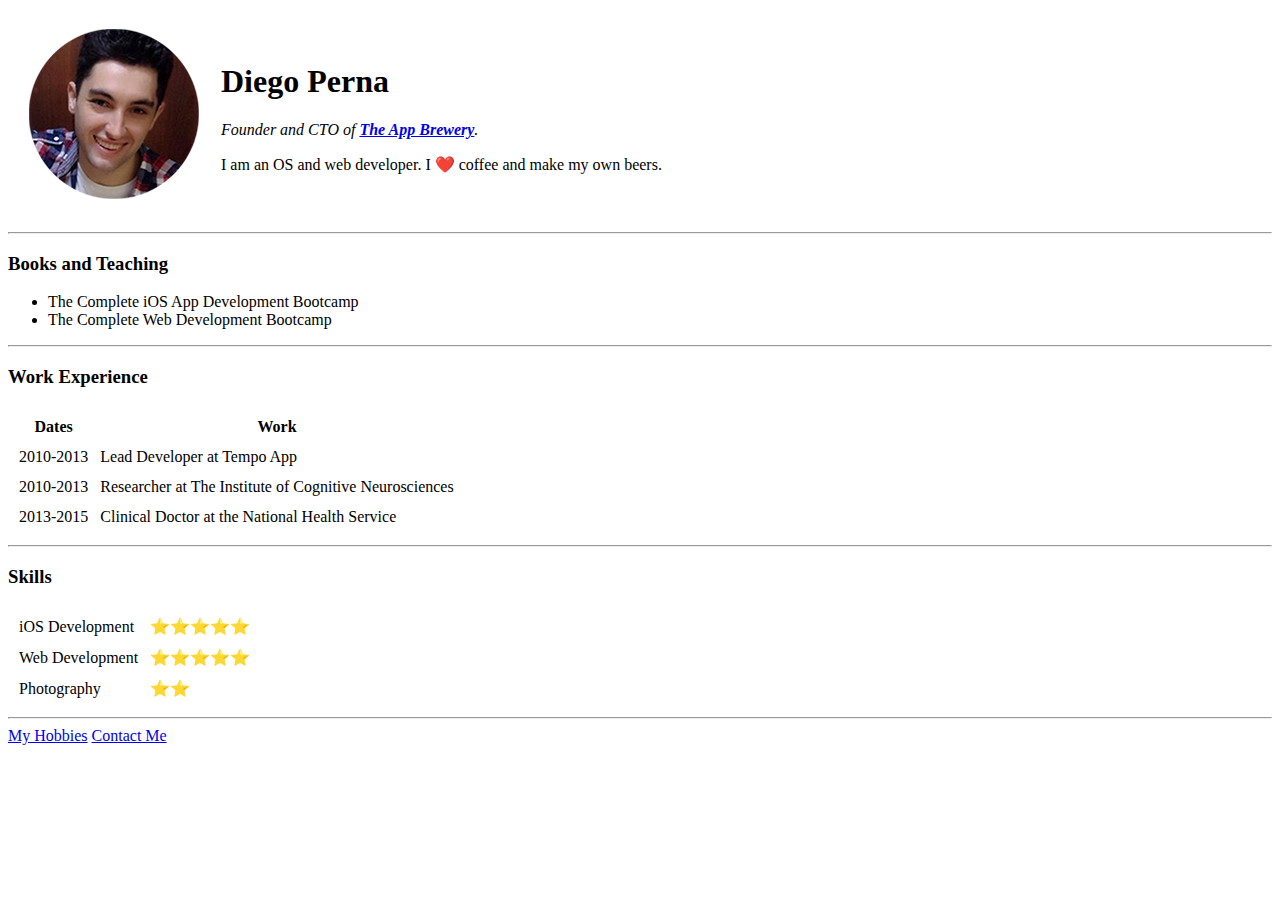
==== index.html @ d85fe38b "Add initial cv website files" ====
<!DOCTYPE html>
<html lang="en" dir="ltr">

<head>
  <meta charset="utf-8">
  <title>Diego Perna's Personal Site</title>
</head>

<body>
  <table cellspacing="20">
    <tr>
      <td> <img src="images\diego.png" alt=""></td>
      <td>
        <h1>Diego Perna</h1>
        <p>
          <em>Founder and CTO of <strong><a href="https://www.appbrewery.co/">The App Brewery</a></strong>.</em>
        </p>
        <p>I am an OS and web developer. I ❤️ coffee and make my own beers.</p>
      </td>
    </tr>
  </table>

  <hr>
  <h3>Books and Teaching</h3>
  <ul>
    <li>The Complete iOS App Development Bootcamp</li>
    <li>The Complete Web Development Bootcamp</li>
  </ul>
  <hr>
  <h3>Work Experience</h3>
  <table cellspacing="10">
    <thead>
      <tr>
        <th>Dates</th>
        <th>Work</th>
      </tr>
    </thead>
    <tbody>
      <tr>
        <td>2010-2013</td>
        <td>Lead Developer at Tempo App</td>
      </tr>
      <tr>
        <td>2010-2013</td>
        <td>Researcher at The Institute of Cognitive Neurosciences</td>
      </tr>
      <tr>
        <td>2013-2015</td>
        <td>Clinical Doctor at the National Health Service</td>
      </tr>
    </tbody>
  </table>
  <hr>
  <h3>Skills</h3>
  <table cellspacing="10">
    <tr>
      <td>iOS Development</td>
      <td>⭐️⭐️⭐️⭐️⭐️</td>
    </tr>
    <tr>
      <td>Web Development</td>
      <td>⭐️⭐️⭐️⭐️⭐️</td>
    </tr>
    <tr>
      <td>Photography</td>
      <td>⭐️⭐️</td>
    </tr>
  </table>
  <hr>
  <a href="hobbies.html">My Hobbies</a>
  <a href="contact-me.html">Contact Me</a>
</body>

</html>
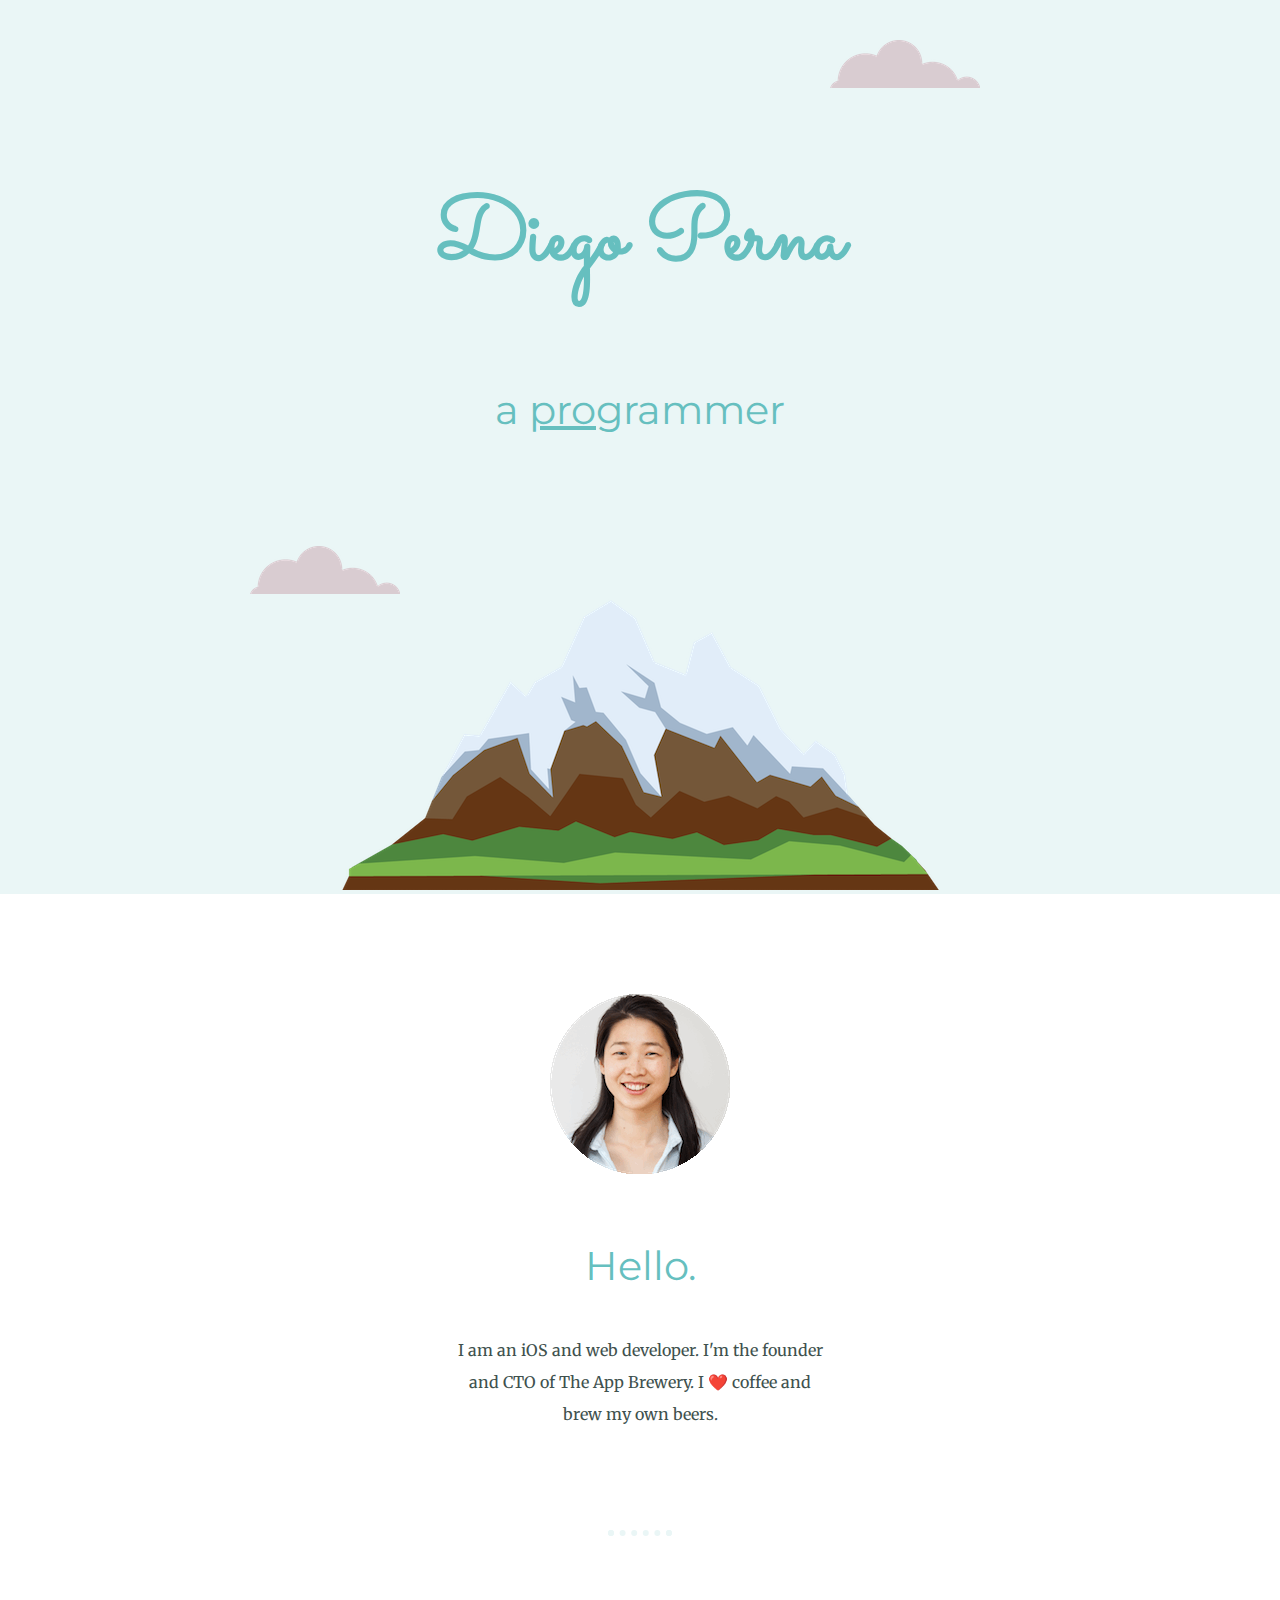
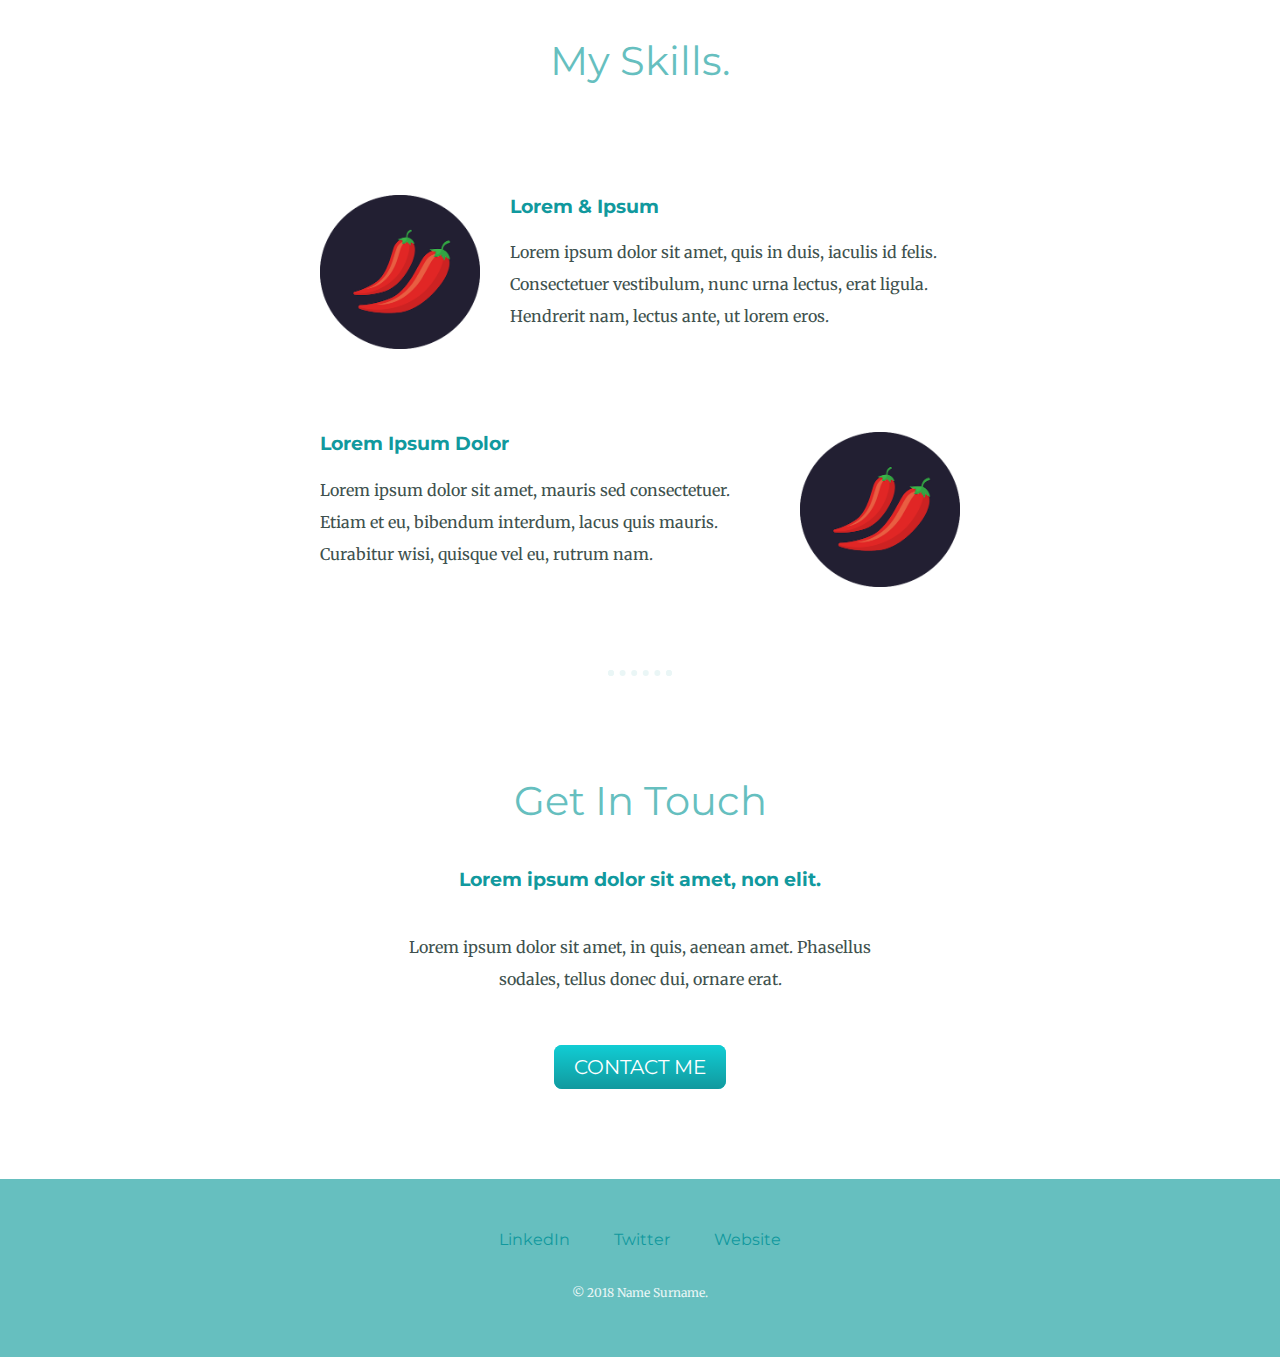
==== commit 2aea7a4c: "Add files via upload" ====
--- a/index.html
+++ b/index.html
@@ -3,72 +3,58 @@
 
 <head>
   <meta charset="utf-8">
-  <title>Diego Perna's Personal Site</title>
+  <title>Diego Perna</title>
+  <link rel="stylesheet" type="text/css" href="css/styles.css">
+  <link rel="icon" href="favicon.ico">
+  <link href="https://fonts.googleapis.com/css2?family=Merriweather&family=Montserrat&family=Sacramento&display=swap" rel="stylesheet">
 </head>
 
 <body>
-  <table cellspacing="20">
-    <tr>
-      <td> <img src="images\diego.png" alt=""></td>
-      <td>
-        <h1>Diego Perna</h1>
-        <p>
-          <em>Founder and CTO of <strong><a href="https://www.appbrewery.co/">The App Brewery</a></strong>.</em>
-        </p>
-        <p>I am an OS and web developer. I ❤️ coffee and make my own beers.</p>
-      </td>
-    </tr>
-  </table>
 
-  <hr>
-  <h3>Books and Teaching</h3>
-  <ul>
-    <li>The Complete iOS App Development Bootcamp</li>
-    <li>The Complete Web Development Bootcamp</li>
-  </ul>
-  <hr>
-  <h3>Work Experience</h3>
-  <table cellspacing="10">
-    <thead>
-      <tr>
-        <th>Dates</th>
-        <th>Work</th>
-      </tr>
-    </thead>
-    <tbody>
-      <tr>
-        <td>2010-2013</td>
-        <td>Lead Developer at Tempo App</td>
-      </tr>
-      <tr>
-        <td>2010-2013</td>
-        <td>Researcher at The Institute of Cognitive Neurosciences</td>
-      </tr>
-      <tr>
-        <td>2013-2015</td>
-        <td>Clinical Doctor at the National Health Service</td>
-      </tr>
-    </tbody>
-  </table>
-  <hr>
-  <h3>Skills</h3>
-  <table cellspacing="10">
-    <tr>
-      <td>iOS Development</td>
-      <td>⭐️⭐️⭐️⭐️⭐️</td>
-    </tr>
-    <tr>
-      <td>Web Development</td>
-      <td>⭐️⭐️⭐️⭐️⭐️</td>
-    </tr>
-    <tr>
-      <td>Photography</td>
-      <td>⭐️⭐️</td>
-    </tr>
-  </table>
-  <hr>
-  <a href="hobbies.html">My Hobbies</a>
-  <a href="contact-me.html">Contact Me</a>
+  <div class="top-container">
+    <img class="top-cloud" src="images/cloud.png" alt="cloud-img">
+    <h1>Diego Perna</h1>
+    <h2>
+      <p>a <span class="pro">pro</span>grammer</p>
+    </h2>
+    <img class="bottom-cloud" src="images/cloud.png" alt="cloud-img">
+    <img src="images/mountain.png" alt="mountain-img">
+  </div>
+
+  <div class="middle-container">
+    <div class="profile">
+      <img class="profile-img" src="images/angela.png" alt="">
+      <h2>Hello.</h2>
+      <p class="intro">I am an iOS and web developer. I'm the founder and CTO of The App Brewery. I ❤️ coffee and brew my own beers.</p>
+    </div>
+    <hr>
+    <div class="skills">
+      <h2>My Skills.</h2>
+      <div class="skill-row">
+        <img class="code-img" src="images/chillies.png" alt="">
+        <h3>Lorem & Ipsum</h3>
+        <p>Lorem ipsum dolor sit amet, quis in duis, iaculis id felis. Consectetuer vestibulum, nunc urna lectus, erat ligula. Hendrerit nam, lectus ante, ut lorem eros.</p>
+      </div>
+      <div class="skill-row">
+        <img class="chillies-img" src="images/chillies.png" alt="">
+        <h3>Lorem Ipsum Dolor</h3>
+        <p>Lorem ipsum dolor sit amet, mauris sed consectetuer. Etiam et eu, bibendum interdum, lacus quis mauris. Curabitur wisi, quisque vel eu, rutrum nam.</p>
+      </div>
+    </div>
+    <hr>
+    <div class="contact-me">
+      <h2>Get In Touch</h2>
+      <h3>Lorem ipsum dolor sit amet, non elit.</h3>
+      <p class="contact-message">Lorem ipsum dolor sit amet, in quis, aenean amet. Phasellus sodales, tellus donec dui, ornare erat.</p>
+      <a class="btn" href="mailto:name@email.com">CONTACT ME</a>
+    </div>
+  </div>
+  <div class="bottom-container">
+    <a class="footer-link" href="https://www.linkedin.com/">LinkedIn</a>
+    <a class="footer-link" href="https://twitter.com/">Twitter</a>
+    <a class="footer-link" href="https://www.appbrewery.co/">Website</a>
+    <p class="copyright">© 2018 Name Surname.</p>
+  </div>
 </body>
 
 </html>
--- a/css/styles.css
+++ b/css/styles.css
@@ -0,0 +1,161 @@
+body {
+  color: #40514e;
+  margin: 0;
+  text-align: center;
+  font-family: 'Merriweather', serif;
+}
+
+h1 {
+  color: #66BFBF;
+  margin: 50px auto 0 auto;
+  font-family: 'Sacramento', cursive;
+  font-size: 5.625rem;
+  line-height: 2;
+}
+
+h2 {
+  color: #66BFBF;
+  font-family: 'Montserrat', sans-serif;
+  font-size: 2.5rem;
+  font-weight: normal;
+  padding-bottom: 10px;
+}
+
+h3 {
+  color: #11999E;
+  font-family: 'Montserrat', sans-serif;
+}
+
+p {
+  line-height: 2;
+}
+
+hr {
+  width: 4%;
+  border: dotted #eaf6f6 6px;
+  border-bottom: none;
+  margin: 100px auto;
+}
+
+a {
+  color: #11999e;
+  text-decoration: none;
+  font-family: 'Montserrat', sans-serif;
+  margin: 10px 20px;
+}
+
+a:hover {
+  color: #eaf6f6;
+}
+
+.top-container {
+  background-color: #eaf6f6;
+  position: relative;
+  padding-top: 100px;
+}
+
+.middle-container {
+  margin: 100px 0;
+}
+
+.bottom-container {
+  background-color: #66bfbf;
+  padding: 50px 0 20px;
+}
+
+/*.bottom-container p {
+  color: #eaf6f6;
+}*/
+
+.skill-row {
+  margin: 100px auto 100px auto;
+  text-align: left;
+  width: 50%;
+}
+
+.pro {
+  text-decoration: underline;
+}
+
+.intro {
+  width: 30%;
+  margin: auto;
+}
+
+.contact-message {
+  width: 40%;
+  margin: 40px auto 60px;
+}
+
+.copyright {
+  color: #eaf6f6;
+  font-size: 0.75rem;
+  padding: 20px 0;
+}
+
+.top-cloud {
+  position: absolute;
+  right: 300px;
+  top: 40px;
+}
+
+.bottom-cloud {
+  position: absolute;
+  left: 250px;
+  bottom: 300px;
+}
+
+.code-img {
+  float: left;
+  margin-right: 30px;
+  width: 25%;
+}
+
+.btn {
+  background: #11cdd4;
+  background-image: -webkit-linear-gradient(top, #11cdd4, #11999e);
+  background-image: -moz-linear-gradient(top, #11cdd4, #11999e);
+  background-image: -ms-linear-gradient(top, #11cdd4, #11999e);
+  background-image: -o-linear-gradient(top, #11cdd4, #11999e);
+  background-image: linear-gradient(to bottom, #11cdd4, #11999e);
+  -webkit-border-radius: 8;
+  -moz-border-radius: 8;
+  border-radius: 8px;
+  font-family: 'Montserrat', sans-serif;
+  color: #ffffff;
+  font-size: 20px;
+  padding: 10px 20px 10px 20px;
+  text-decoration: none;
+}
+
+.btn:hover {
+  background: #30e3cb;
+  background-image: -webkit-linear-gradient(top, #30e3cb, #2bc4ad);
+  background-image: -moz-linear-gradient(top, #30e3cb, #2bc4ad);
+  background-image: -ms-linear-gradient(top, #30e3cb, #2bc4ad);
+  background-image: -o-linear-gradient(top, #30e3cb, #2bc4ad);
+  background-image: linear-gradient(to bottom, #30e3cb, #2bc4ad);
+  text-decoration: none;
+}
+
+.chillies-img {
+  float: right;
+  margin-left: 30px;
+  width: 25%;
+}
+
+/*.contact-me {
+  margin: 100px auto;
+  width: 50%;
+}*/
+/*.footer-link {
+  margin: 30px;
+}*/
+
+.profile {
+  margin: 50px auto;
+}
+
+.profile-img {
+  margin-bottom: 30px;
+}
